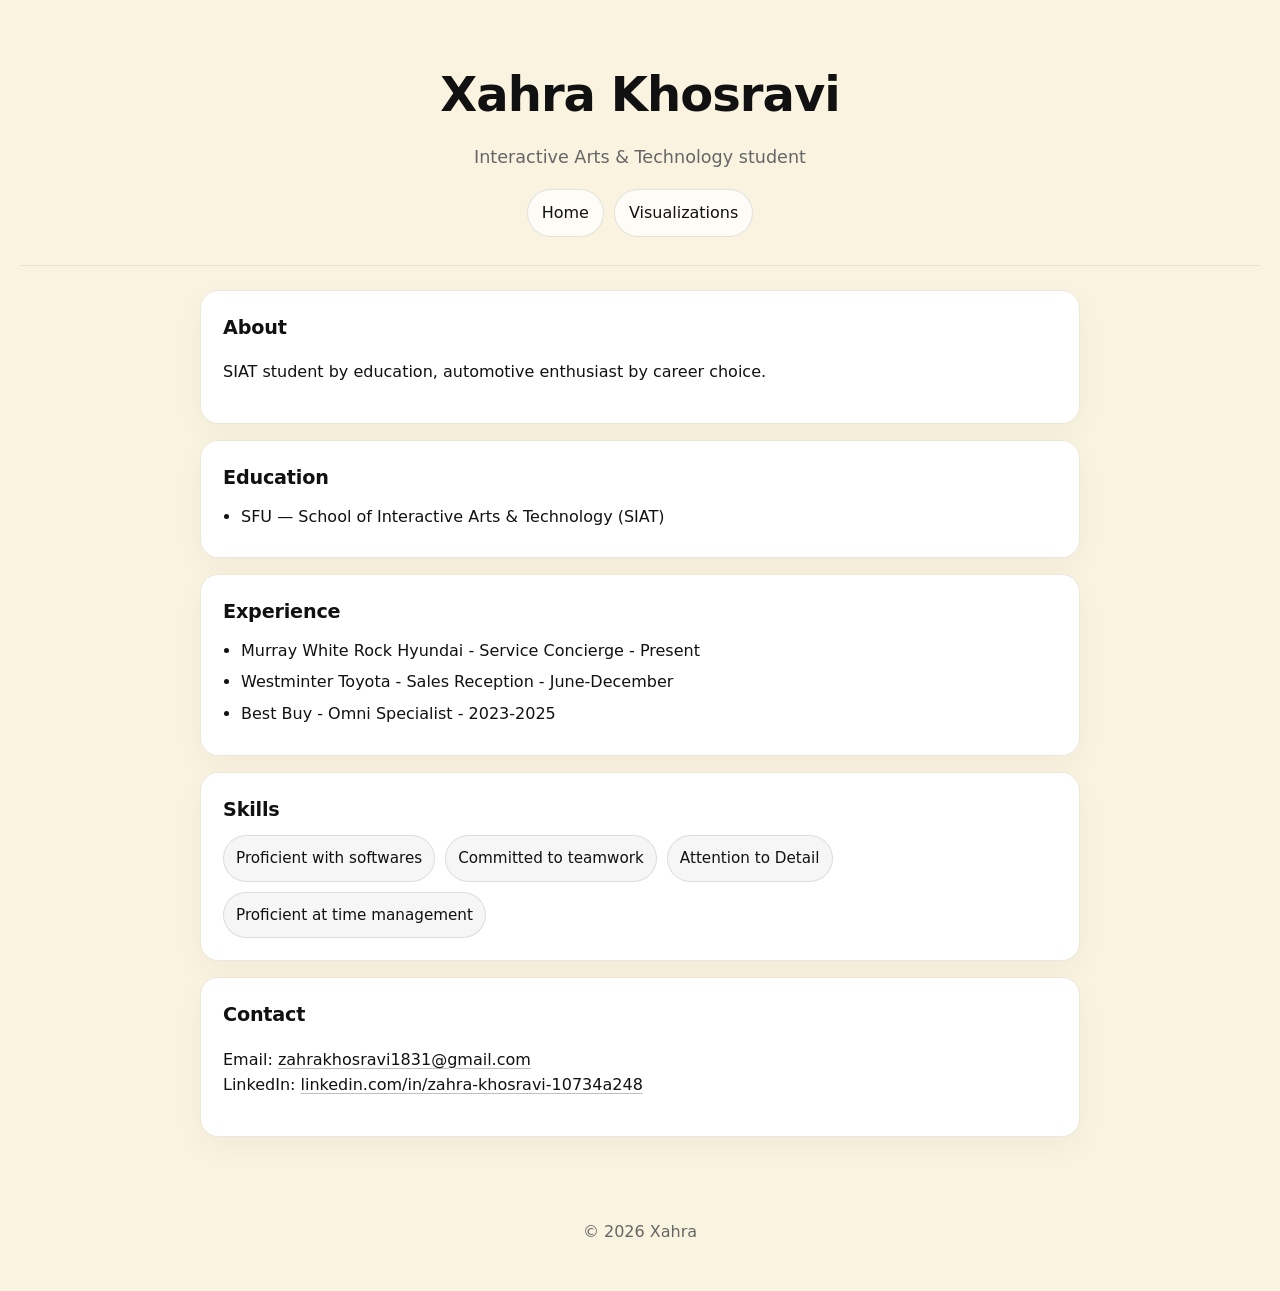
==== index.html @ 925dd74b "Initial commit for Assignment 2" ====
<!DOCTYPE html>
<html lang="en">
<head>
  <meta charset="UTF-8">
  <meta name="viewport" content="width=device-width, initial-scale=1.0">
  <title>Xahra | Portfolio</title>
  <link rel="stylesheet" href="style.css">
  <script defer src="main.js"></script>
</head>
<body>
  <header class="iat-355">
    <h1>Xahra Khosravi</h1>
    <p>Interactive Arts &amp; Technology student</p>
    <nav>
      <a href="index.html">Home</a>
      <a href="visualizations.html">Visualizations</a>
    </nav>
  </header>
<hr>

  <main class="container">
    <section>
      <h2>About</h2>
      <p>SIAT student by education, automotive enthusiast by career choice.</p>
    </section>

    <section>
      <h2>Education</h2>
      <ul>
        <li>SFU — School of Interactive Arts &amp; Technology (SIAT)</li>
      </ul>
    </section>

    <section>
      <h2>Experience</h2>
      <ul>
        <li>Murray White Rock Hyundai - Service Concierge - Present</li>
        <li>Westminter Toyota - Sales Reception - June-December</li>
        <li>Best Buy - Omni Specialist - 2023-2025</li>
      </ul>
    </section>

    <section>
      <h2>Skills</h2>
      <ul class="tags">
        <li>Proficient with softwares</li>
        <li>Committed to teamwork</li>
        <li>Attention to Detail</li>
        <li>Proficient at time management</li>
      </ul>
    </section>

    <section>
      <h2>Contact</h2>
      <p>
        Email: <a href="mailto:zahrakhosravi1831@gmail.com">zahrakhosravi1831@gmail.com</a><br>
        LinkedIn: <a href="https://www.linkedin.com/in/zahra-khosravi-10734a248" target="_blank" rel="noreferrer">
          linkedin.com/in/zahra-khosravi-10734a248
        </a>
      </p>
    </section>
  </main>

  <footer class="container muted">
    <p>© 2026 Xahra</p>
  </footer>
</body>
</html>
---- style.css ----
/* ===== Base ===== */
:root{
  --bg: #FAF3E0;      /* cream */
  --card: #ffffff;    /* white card */
  --text: #111111;
  --muted: #666666;
  --line: #EDE7DA;
  --max: 920px;
}

* { box-sizing: border-box; }

body{
  margin: 0;
  font-family: system-ui, -apple-system, Segoe UI, Roboto, Arial, sans-serif;
  background: var(--bg);
  color: var(--text);
  line-height: 1.6;
}

/* ===== Header ===== */
header.iat-355{
  text-align: center;
  padding: 56px 20px 28px;
}

header.iat-355 h1{
  margin: 0;
  font-size: 3rem;
  letter-spacing: -0.02em;
}

header.iat-355 p{
  margin: 10px 0 18px;
  color: var(--muted);
  font-size: 1.1rem;
}

/* Nav links */
header.iat-355 nav{
  display: inline-flex;
  gap: 10px;
  flex-wrap: wrap;
  justify-content: center;
}

header.iat-355 nav a{
  text-decoration: none;
  color: var(--text);
  padding: 10px 14px;
  border: 1px solid rgba(0,0,0,0.10);
  background: rgba(255,255,255,0.7);
  border-radius: 999px;
}

header.iat-355 nav a:hover{
  background: white;
}

/* Divider line */
hr{
  border: none;
  border-top: 1px solid rgba(0,0,0,0.08);
  margin: 0 20px 24px;
}

/* ===== Main container ===== */
.container{
  max-width: var(--max);
  margin: 0 auto;
  padding: 0 20px 40px;
}

/* Make each section look like a “card” */
main.container section{
  background: var(--card);
  border: 1px solid var(--line);
  border-radius: 18px;
  padding: 22px 22px;
  margin-bottom: 16px;
  box-shadow: 0 10px 30px rgba(0,0,0,0.04);
}

/* Section titles */
main.container h2{
  margin: 0 0 10px;
  font-size: 1.2rem;
  letter-spacing: -0.01em;
}

/* Lists */
ul{
  margin: 0;
  padding-left: 18px;
}

li{
  margin: 6px 0;
}

/* ===== Skills tags ===== */
.tags{
  list-style: none;
  padding: 0;
  margin: 0;
  display: flex;
  gap: 10px;
  flex-wrap: wrap;
}

.tags li{
  margin: 0;
  padding: 10px 12px;
  border-radius: 999px;
  border: 1px solid rgba(0,0,0,0.10);
  background: #F6F6F6;
  font-size: 0.95rem;
}

/* Links in content */
a{
  color: #111;
  text-decoration: underline;
  text-decoration-color: rgba(0,0,0,0.25);
  text-underline-offset: 3px;
}

a:hover{
  text-decoration-color: rgba(0,0,0,0.7);
}

/* Footer */
footer.container{
  padding-top: 10px;
  padding-bottom: 30px;
  text-align: center;
}

.muted{
  color: var(--muted);
}

/* ===== Responsive ===== */
@media (max-width: 600px){
  header.iat-355 h1{ font-size: 2.2rem; }
  main.container section{ padding: 18px; }
}
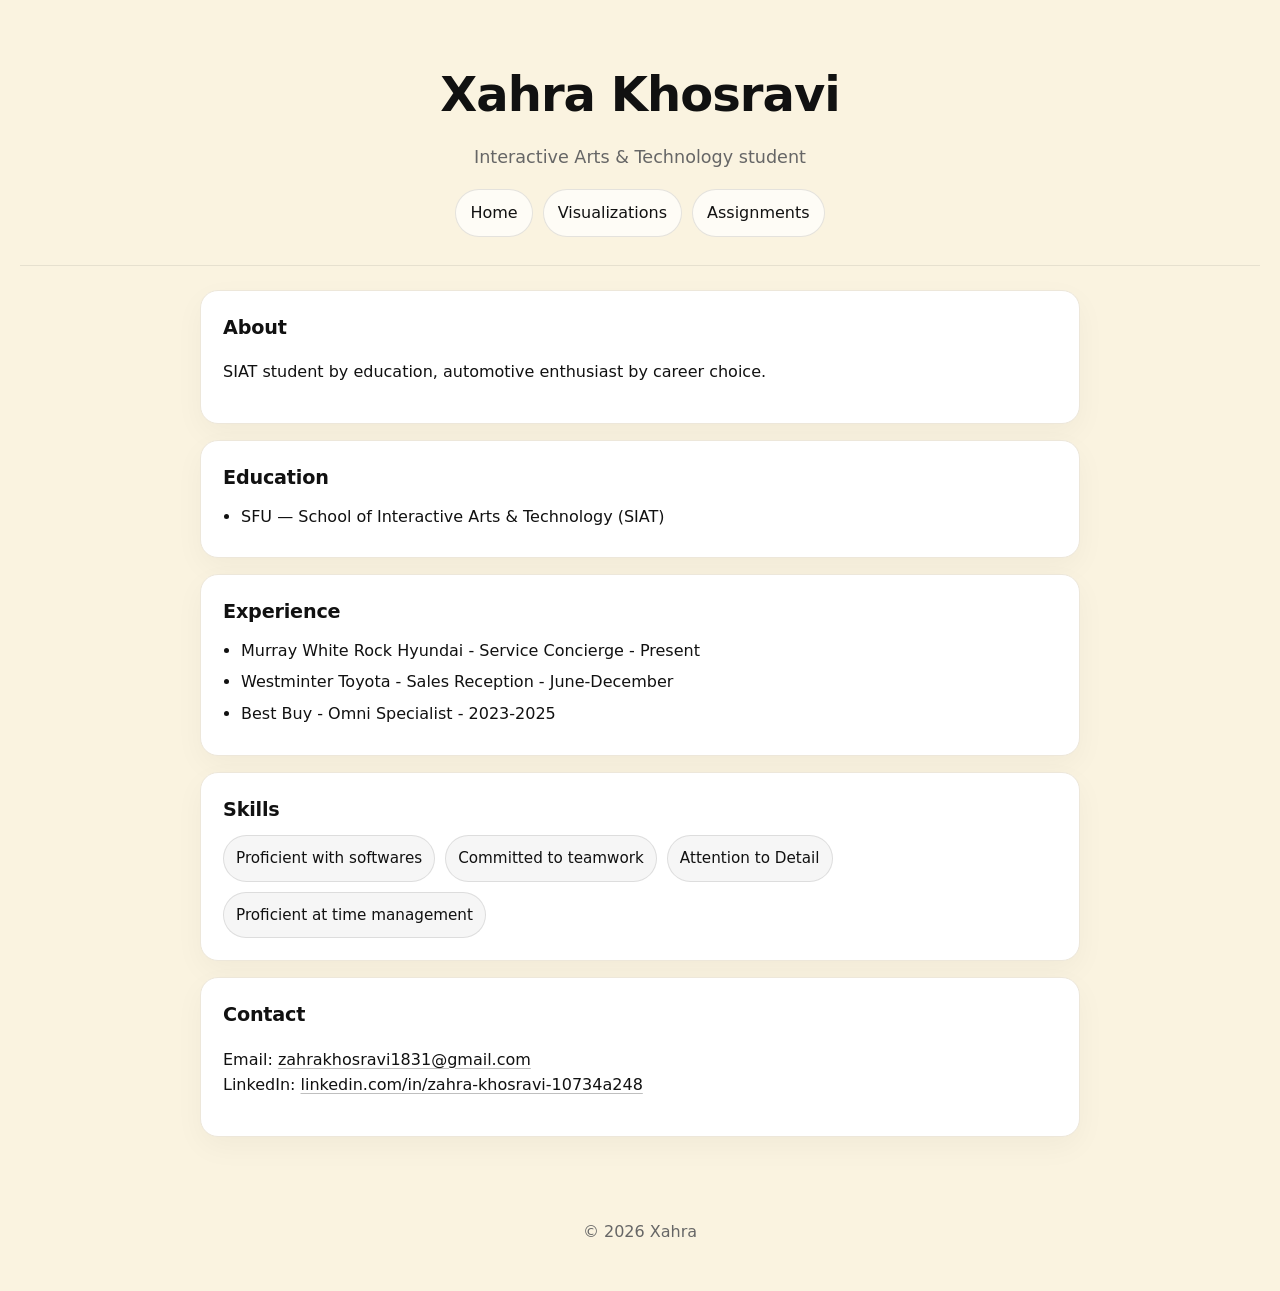
==== commit 5afbdea1: "Update index.html" ====
--- a/index.html
+++ b/index.html
@@ -14,6 +14,7 @@
     <nav>
       <a href="index.html">Home</a>
       <a href="visualizations.html">Visualizations</a>
+      <a href="assignments.html">Assignments</a>
     </nav>
   </header>
 <hr>
@@ -65,4 +66,4 @@
     <p>© 2026 Xahra</p>
   </footer>
 </body>
-</html>+</html>
